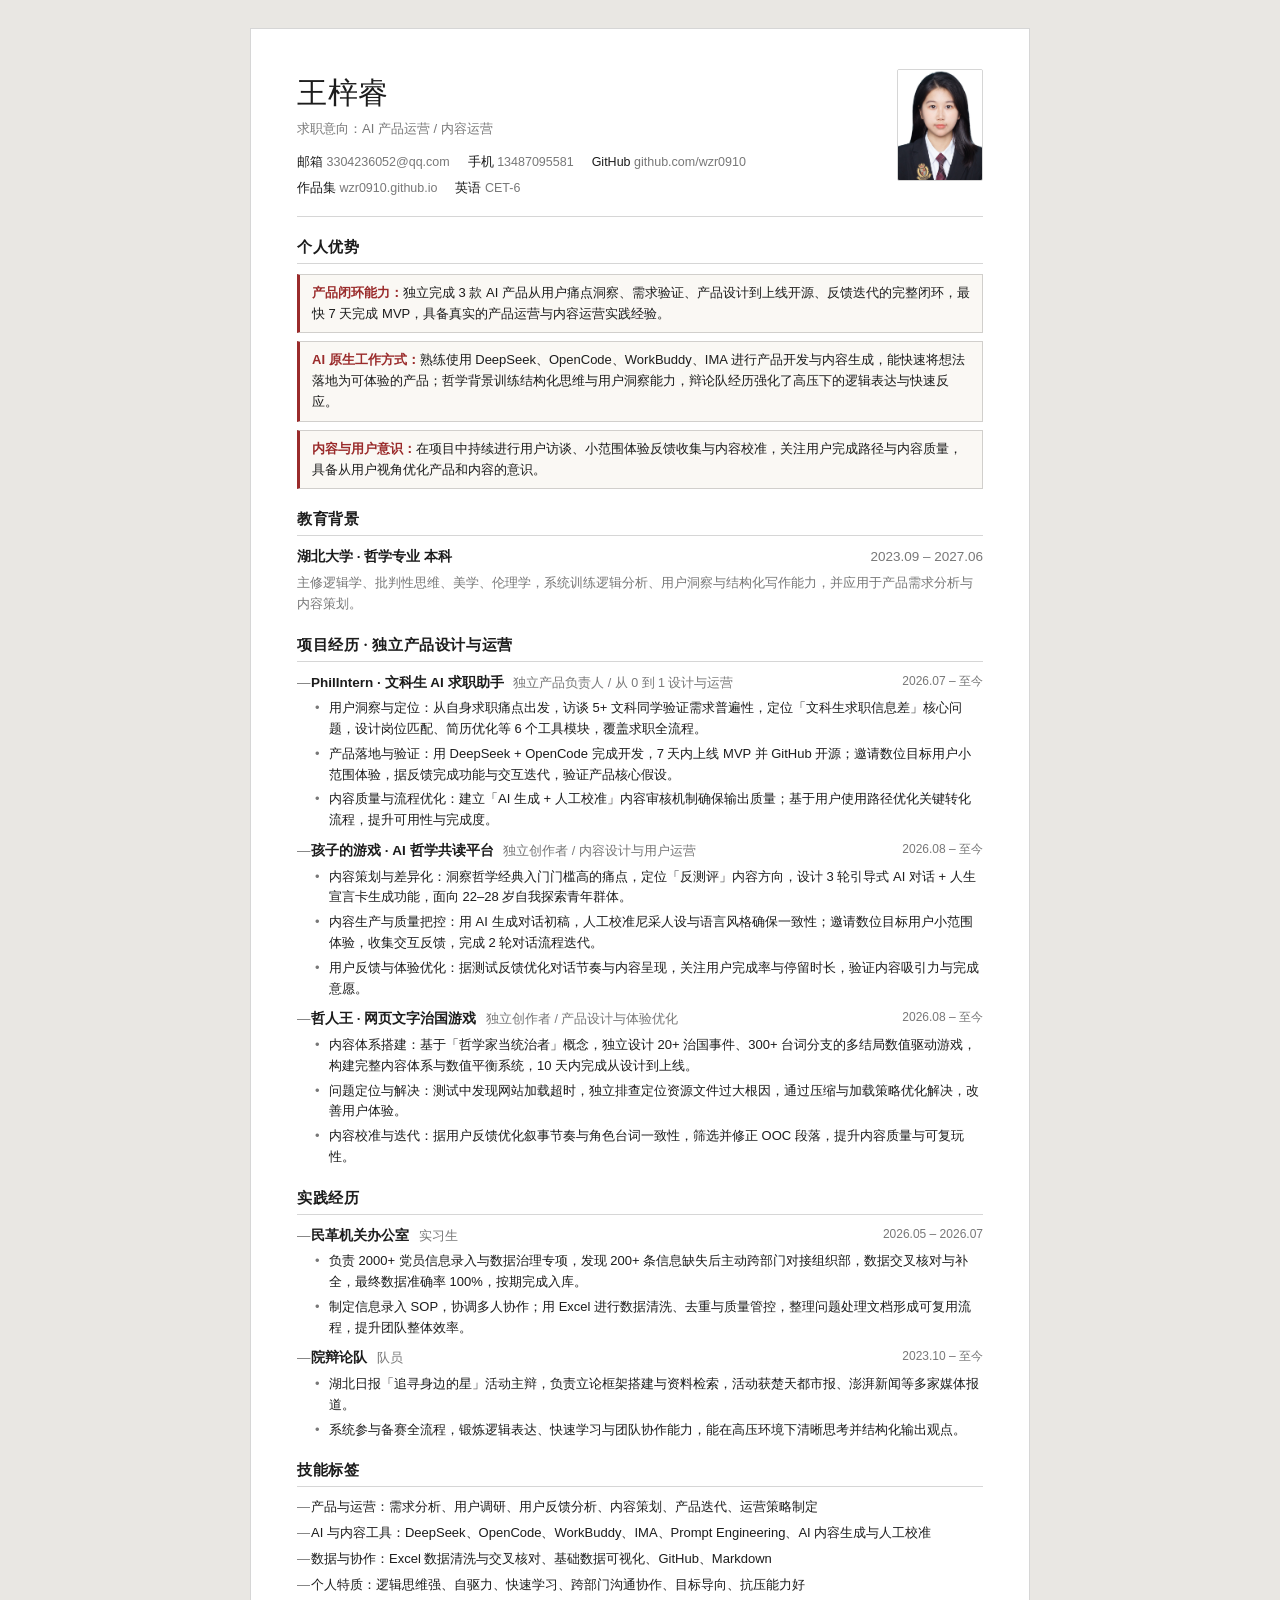
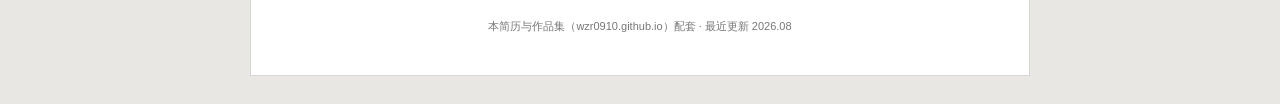
==== resume.html @ 6c6052ba "更新在线简历与作品集：对齐最新简历 + 项目深读优化（哲人王加载超时排查/孩子游戏2轮迭代/PhilIntern 6模块）" ====
<!DOCTYPE html>
<html lang="zh-CN">
<head>
<meta charset="UTF-8" />
<meta name="viewport" content="width=device-width, initial-scale=1.0" />
<title>王梓睿 · 简历</title>
<style>
  :root{ --ink:#1C1C1C; --paper:#FFFFFF; --hair:rgba(28,28,28,.18); --weak:rgba(28,28,28,.6); }
  *{box-sizing:border-box;margin:0;padding:0;}
  html{-webkit-text-size-adjust:100%;}
  body{
    background:#e9e7e3; color:var(--ink);
    font-family:-apple-system,BlinkMacSystemFont,"Segoe UI","PingFang SC","Hiragino Sans GB","Microsoft YaHei",sans-serif;
    line-height:1.6; font-size:13.5px; padding:28px 0;
  }
  .page{
    max-width:780px; margin:0 auto; background:var(--paper);
    padding:40px 46px; border:1px solid var(--hair);
  }
  /* header */
  .name{font-family:Georgia,"Times New Roman","Songti SC","Noto Serif SC",serif; font-size:30px; font-weight:400; letter-spacing:.02em;}
  .intent{font-size:13px; color:var(--weak); margin-top:2px;}
  .contact{margin-top:12px; display:flex; flex-wrap:wrap; gap:6px 18px; font-size:12.5px; color:var(--weak);}
  .contact b{color:var(--ink); font-weight:500;}
  .contact a{color:inherit; text-decoration:none; border-bottom:1px solid var(--hair);}
  .head{display:flex; justify-content:space-between; align-items:flex-start; gap:18px;}
  .head-left{flex:1; min-width:0;}
  .photo{width:86px; height:112px; object-fit:cover; border:1px solid var(--hair); border-radius:2px; flex:none;}
  hr.rule{border:none; border-top:1px solid var(--hair); margin:18px 0;}
  /* sections */
  .sec{margin-top:18px;}
  .sec-h{font-family:Georgia,"Songti SC","Noto Serif SC",serif; font-size:15px; font-weight:600; letter-spacing:.04em; margin-bottom:10px; padding-bottom:4px; border-bottom:1px solid var(--hair);}
  .edu{display:flex; justify-content:space-between; flex-wrap:wrap; gap:4px;}
  .edu .school{font-weight:600;}
  .edu .meta{color:var(--weak);}
  ul{list-style:none; margin-top:4px;}
  li{position:relative; padding-left:14px; margin-bottom:9px;}
  li::before{content:"—"; position:absolute; left:0; color:var(--weak);}
  .item-h{font-weight:600;}
  .item-h .role{font-weight:400; color:var(--weak); font-size:12.5px; margin-left:6px;}
  .item-h .when{float:right; color:var(--weak); font-weight:400; font-size:12px;}
  .subs{margin:5px 0 2px; padding-left:2px;}
  .subs li{padding-left:16px; margin-bottom:4px; font-size:13px;}
  .subs li::before{content:"•"; color:var(--weak); left:2px;}
  .adv{background:#faf8f4; border:1px solid var(--hair); border-left:3px solid #9a2b2b; padding:8px 12px; margin-bottom:8px; font-size:13px;}
  .adv b{color:#9a2b2b;}
  .skills li{font-size:13px; margin-bottom:5px;}
  .tags{margin-top:6px; display:flex; flex-wrap:wrap; gap:6px;}
  .tags span{font-size:12px; border:1px solid var(--hair); padding:2px 9px; border-radius:2px;}
  .foot{margin-top:22px; font-size:11px; color:var(--weak); text-align:center;}
  @media print{
    body{background:#fff; padding:0; font-size:12.5px;}
    .page{border:none; max-width:none; padding:0 6mm;}
    @page{size:A4; margin:14mm 12mm;}
  }
</style>
</head>
<body>
<div class="page">

  <div class="head">
    <div class="head-left">
      <div class="name">王梓睿</div>
      <div class="intent">求职意向：AI 产品运营 / 内容运营</div>
      <div class="contact">
        <span><b>邮箱</b> 3304236052@qq.com</span>
        <span><b>手机</b> 13487095581</span>
        <span><b>GitHub</b> github.com/wzr0910</span>
        <span><b>作品集</b> wzr0910.github.io</span>
        <span><b>英语</b> CET-6</span>
      </div>
    </div>
    <img class="photo" src="photo.jpg" alt="证件照" />
  </div>
  <hr class="rule" />

  <div class="sec">
    <div class="sec-h">个人优势</div>
    <div class="adv"><b>产品闭环能力：</b>独立完成 3 款 AI 产品从用户痛点洞察、需求验证、产品设计到上线开源、反馈迭代的完整闭环，最快 7 天完成 MVP，具备真实的产品运营与内容运营实践经验。</div>
    <div class="adv"><b>AI 原生工作方式：</b>熟练使用 DeepSeek、OpenCode、WorkBuddy、IMA 进行产品开发与内容生成，能快速将想法落地为可体验的产品；哲学背景训练结构化思维与用户洞察能力，辩论队经历强化了高压下的逻辑表达与快速反应。</div>
    <div class="adv"><b>内容与用户意识：</b>在项目中持续进行用户访谈、小范围体验反馈收集与内容校准，关注用户完成路径与内容质量，具备从用户视角优化产品和内容的意识。</div>
  </div>

  <div class="sec">
    <div class="sec-h">教育背景</div>
    <div class="edu">
      <span class="school">湖北大学 · 哲学专业 本科</span>
      <span class="meta">2023.09 – 2027.06</span>
    </div>
    <p style="margin-top:5px; font-size:13px; color:var(--weak);">主修逻辑学、批判性思维、美学、伦理学，系统训练逻辑分析、用户洞察与结构化写作能力，并应用于产品需求分析与内容策划。</p>
  </div>

  <div class="sec">
    <div class="sec-h">项目经历 · 独立产品设计与运营</div>
    <ul>
      <li>
        <div class="item-h">PhilIntern · 文科生 AI 求职助手 <span class="role">独立产品负责人 / 从 0 到 1 设计与运营</span><span class="when">2026.07 – 至今</span></div>
        <ul class="subs">
          <li>用户洞察与定位：从自身求职痛点出发，访谈 5+ 文科同学验证需求普遍性，定位「文科生求职信息差」核心问题，设计岗位匹配、简历优化等 6 个工具模块，覆盖求职全流程。</li>
          <li>产品落地与验证：用 DeepSeek + OpenCode 完成开发，7 天内上线 MVP 并 GitHub 开源；邀请数位目标用户小范围体验，据反馈完成功能与交互迭代，验证产品核心假设。</li>
          <li>内容质量与流程优化：建立「AI 生成 + 人工校准」内容审核机制确保输出质量；基于用户使用路径优化关键转化流程，提升可用性与完成度。</li>
        </ul>
      </li>
      <li>
        <div class="item-h">孩子的游戏 · AI 哲学共读平台 <span class="role">独立创作者 / 内容设计与用户运营</span><span class="when">2026.08 – 至今</span></div>
        <ul class="subs">
          <li>内容策划与差异化：洞察哲学经典入门门槛高的痛点，定位「反测评」内容方向，设计 3 轮引导式 AI 对话 + 人生宣言卡生成功能，面向 22–28 岁自我探索青年群体。</li>
          <li>内容生产与质量把控：用 AI 生成对话初稿，人工校准尼采人设与语言风格确保一致性；邀请数位目标用户小范围体验，收集交互反馈，完成 2 轮对话流程迭代。</li>
          <li>用户反馈与体验优化：据测试反馈优化对话节奏与内容呈现，关注用户完成率与停留时长，验证内容吸引力与完成意愿。</li>
        </ul>
      </li>
      <li>
        <div class="item-h">哲人王 · 网页文字治国游戏 <span class="role">独立创作者 / 产品设计与体验优化</span><span class="when">2026.08 – 至今</span></div>
        <ul class="subs">
          <li>内容体系搭建：基于「哲学家当统治者」概念，独立设计 20+ 治国事件、300+ 台词分支的多结局数值驱动游戏，构建完整内容体系与数值平衡系统，10 天内完成从设计到上线。</li>
          <li>问题定位与解决：测试中发现网站加载超时，独立排查定位资源文件过大根因，通过压缩与加载策略优化解决，改善用户体验。</li>
          <li>内容校准与迭代：据用户反馈优化叙事节奏与角色台词一致性，筛选并修正 OOC 段落，提升内容质量与可复玩性。</li>
        </ul>
      </li>
    </ul>
  </div>

  <div class="sec">
    <div class="sec-h">实践经历</div>
    <ul>
      <li>
        <div class="item-h">民革机关办公室 <span class="role">实习生</span><span class="when">2026.05 – 2026.07</span></div>
        <ul class="subs">
          <li>负责 2000+ 党员信息录入与数据治理专项，发现 200+ 条信息缺失后主动跨部门对接组织部，数据交叉核对与补全，最终数据准确率 100%，按期完成入库。</li>
          <li>制定信息录入 SOP，协调多人协作；用 Excel 进行数据清洗、去重与质量管控，整理问题处理文档形成可复用流程，提升团队整体效率。</li>
        </ul>
      </li>
      <li>
        <div class="item-h">院辩论队 <span class="role">队员</span><span class="when">2023.10 – 至今</span></div>
        <ul class="subs">
          <li>湖北日报「追寻身边的星」活动主辩，负责立论框架搭建与资料检索，活动获楚天都市报、澎湃新闻等多家媒体报道。</li>
          <li>系统参与备赛全流程，锻炼逻辑表达、快速学习与团队协作能力，能在高压环境下清晰思考并结构化输出观点。</li>
        </ul>
      </li>
    </ul>
  </div>

  <div class="sec">
    <div class="sec-h">技能标签</div>
    <ul class="skills">
      <li>产品与运营：需求分析、用户调研、用户反馈分析、内容策划、产品迭代、运营策略制定</li>
      <li>AI 与内容工具：DeepSeek、OpenCode、WorkBuddy、IMA、Prompt Engineering、AI 内容生成与人工校准</li>
      <li>数据与协作：Excel 数据清洗与交叉核对、基础数据可视化、GitHub、Markdown</li>
      <li>个人特质：逻辑思维强、自驱力、快速学习、跨部门沟通协作、目标导向、抗压能力好</li>
    </ul>
  </div>

  <div class="foot">本简历与作品集（wzr0910.github.io）配套 · 最近更新 2026.08</div>

</div>
</body>
</html>
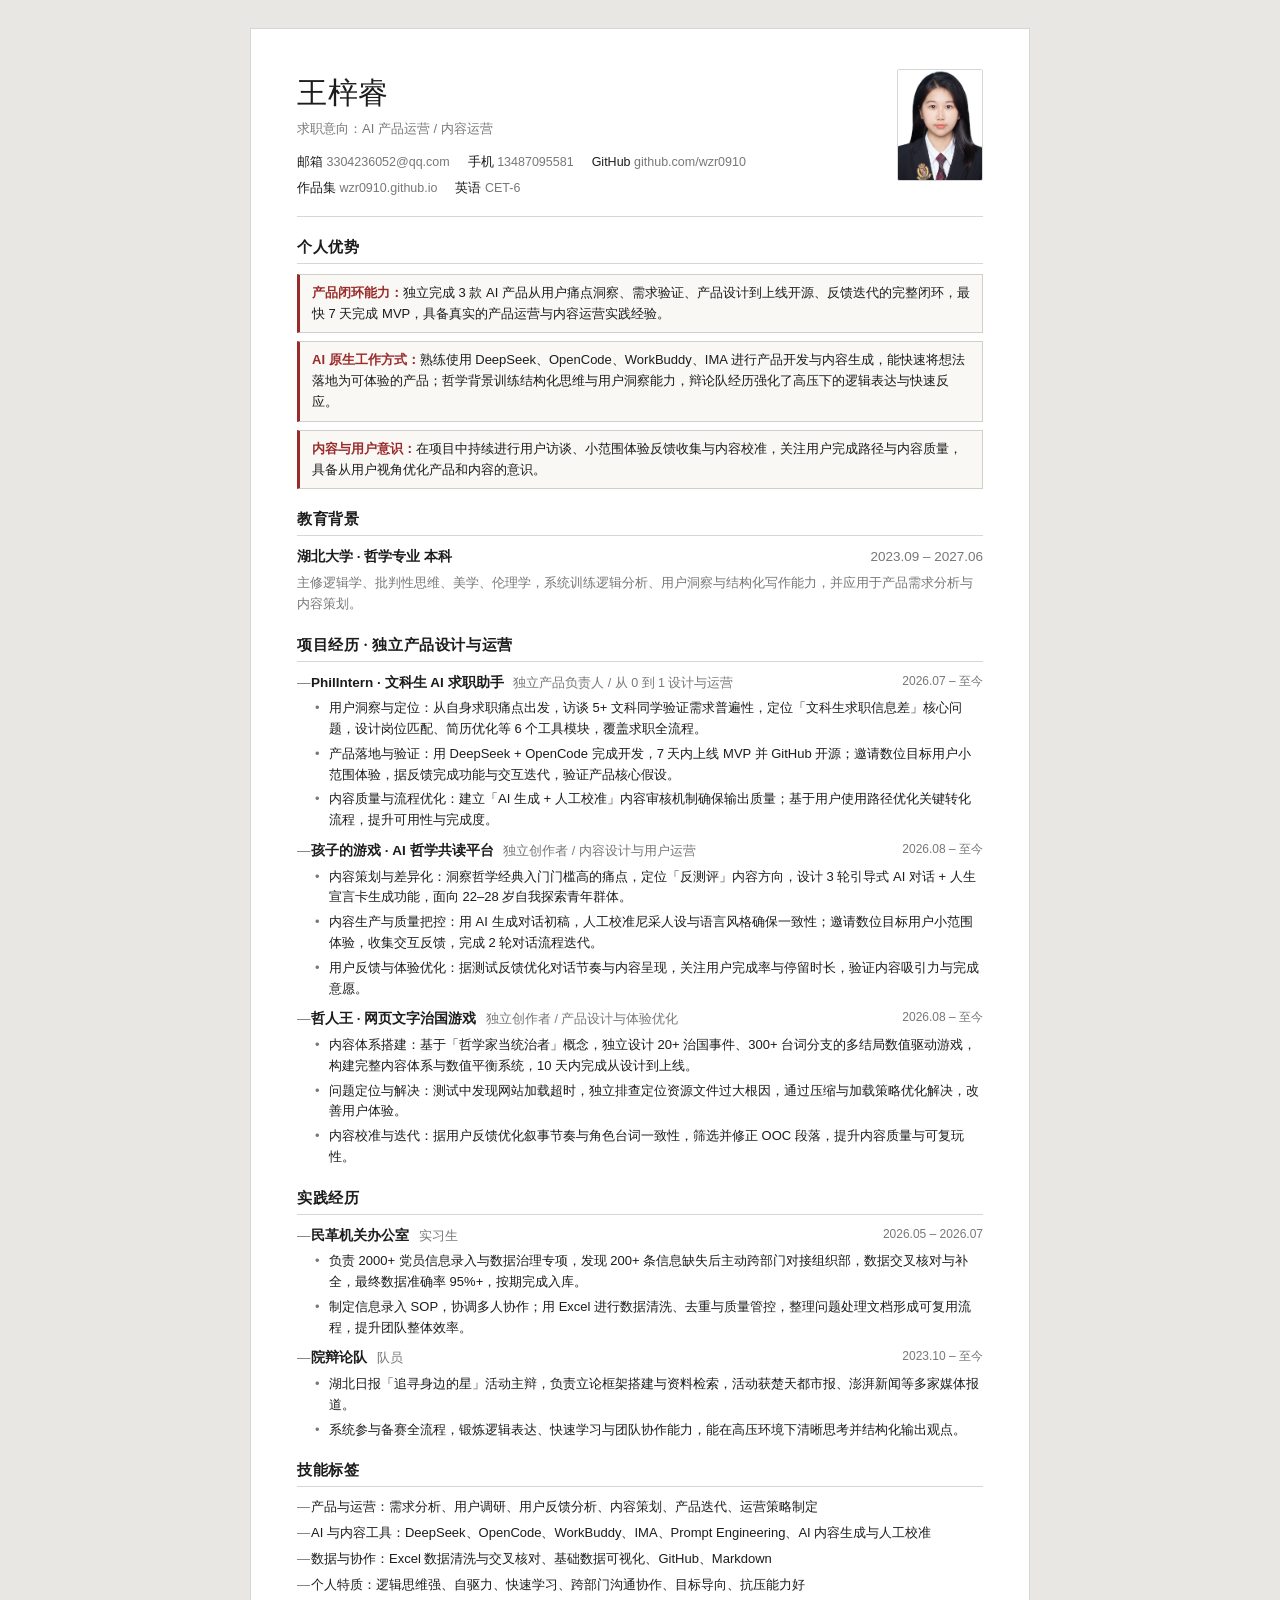
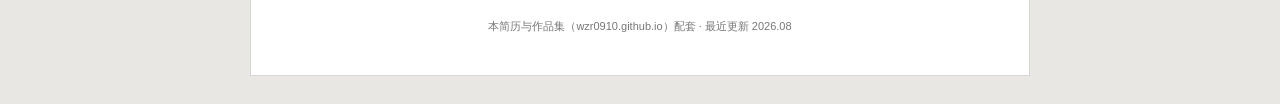
==== commit a5abbe59: "作品集优化：去掉用户验证诚实说明、准确率改95%+、三张流程图改为具体产品链路" ====
--- a/resume.html
+++ b/resume.html
@@ -126,7 +126,7 @@
       <li>
         <div class="item-h">民革机关办公室 <span class="role">实习生</span><span class="when">2026.05 – 2026.07</span></div>
         <ul class="subs">
-          <li>负责 2000+ 党员信息录入与数据治理专项，发现 200+ 条信息缺失后主动跨部门对接组织部，数据交叉核对与补全，最终数据准确率 100%，按期完成入库。</li>
+          <li>负责 2000+ 党员信息录入与数据治理专项，发现 200+ 条信息缺失后主动跨部门对接组织部，数据交叉核对与补全，最终数据准确率 95%+，按期完成入库。</li>
           <li>制定信息录入 SOP，协调多人协作；用 Excel 进行数据清洗、去重与质量管控，整理问题处理文档形成可复用流程，提升团队整体效率。</li>
         </ul>
       </li>
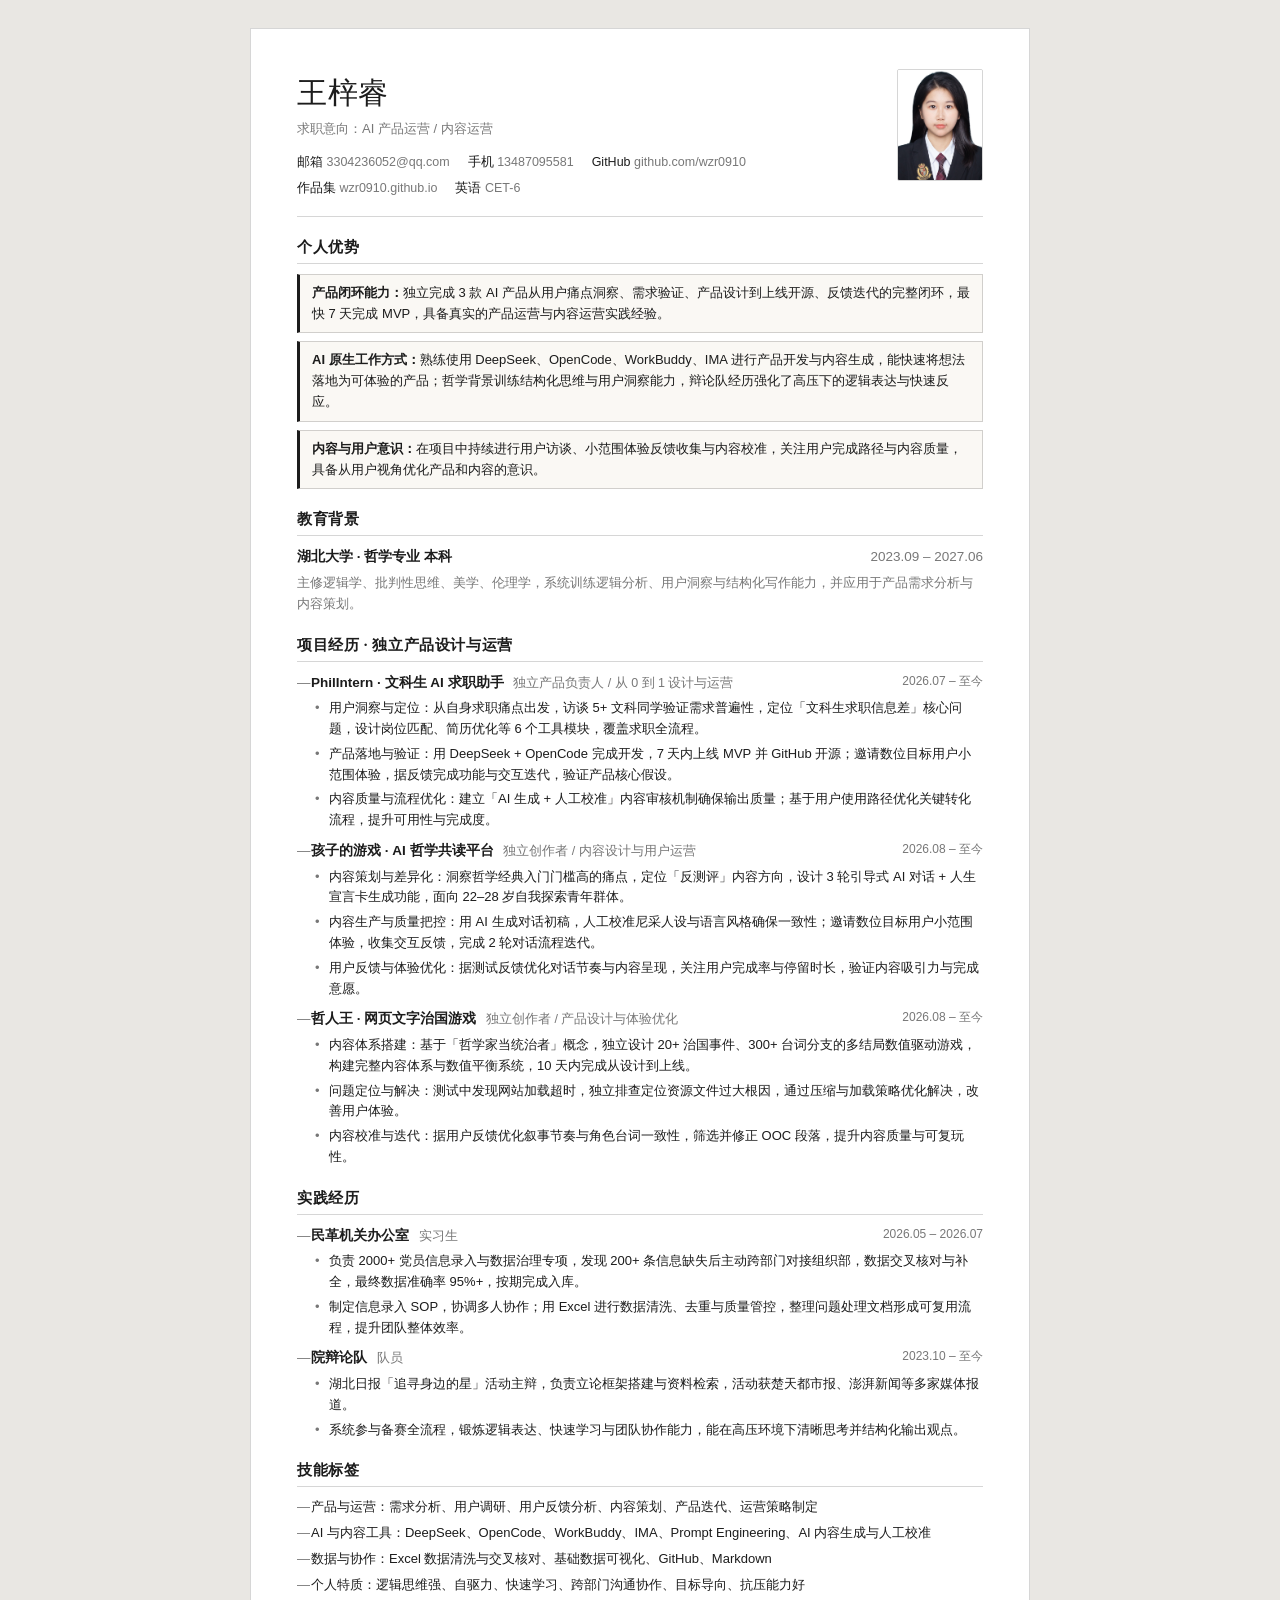
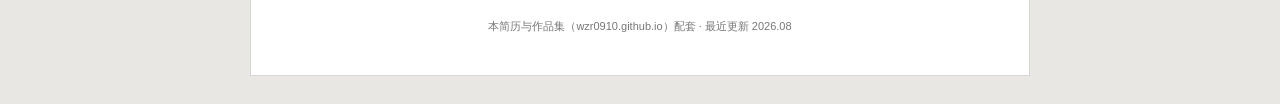
==== commit 61994072: "作品集/简历微调：简历个人优势去红色统一风格；能力板块改为可迁移写法去项目复述" ====
--- a/resume.html
+++ b/resume.html
@@ -42,8 +42,8 @@
   .subs{margin:5px 0 2px; padding-left:2px;}
   .subs li{padding-left:16px; margin-bottom:4px; font-size:13px;}
   .subs li::before{content:"•"; color:var(--weak); left:2px;}
-  .adv{background:#faf8f4; border:1px solid var(--hair); border-left:3px solid #9a2b2b; padding:8px 12px; margin-bottom:8px; font-size:13px;}
-  .adv b{color:#9a2b2b;}
+  .adv{background:#faf8f4; border:1px solid var(--hair); border-left:3px solid var(--ink); padding:8px 12px; margin-bottom:8px; font-size:13px;}
+  .adv b{color:var(--ink);}
   .skills li{font-size:13px; margin-bottom:5px;}
   .tags{margin-top:6px; display:flex; flex-wrap:wrap; gap:6px;}
   .tags span{font-size:12px; border:1px solid var(--hair); padding:2px 9px; border-radius:2px;}
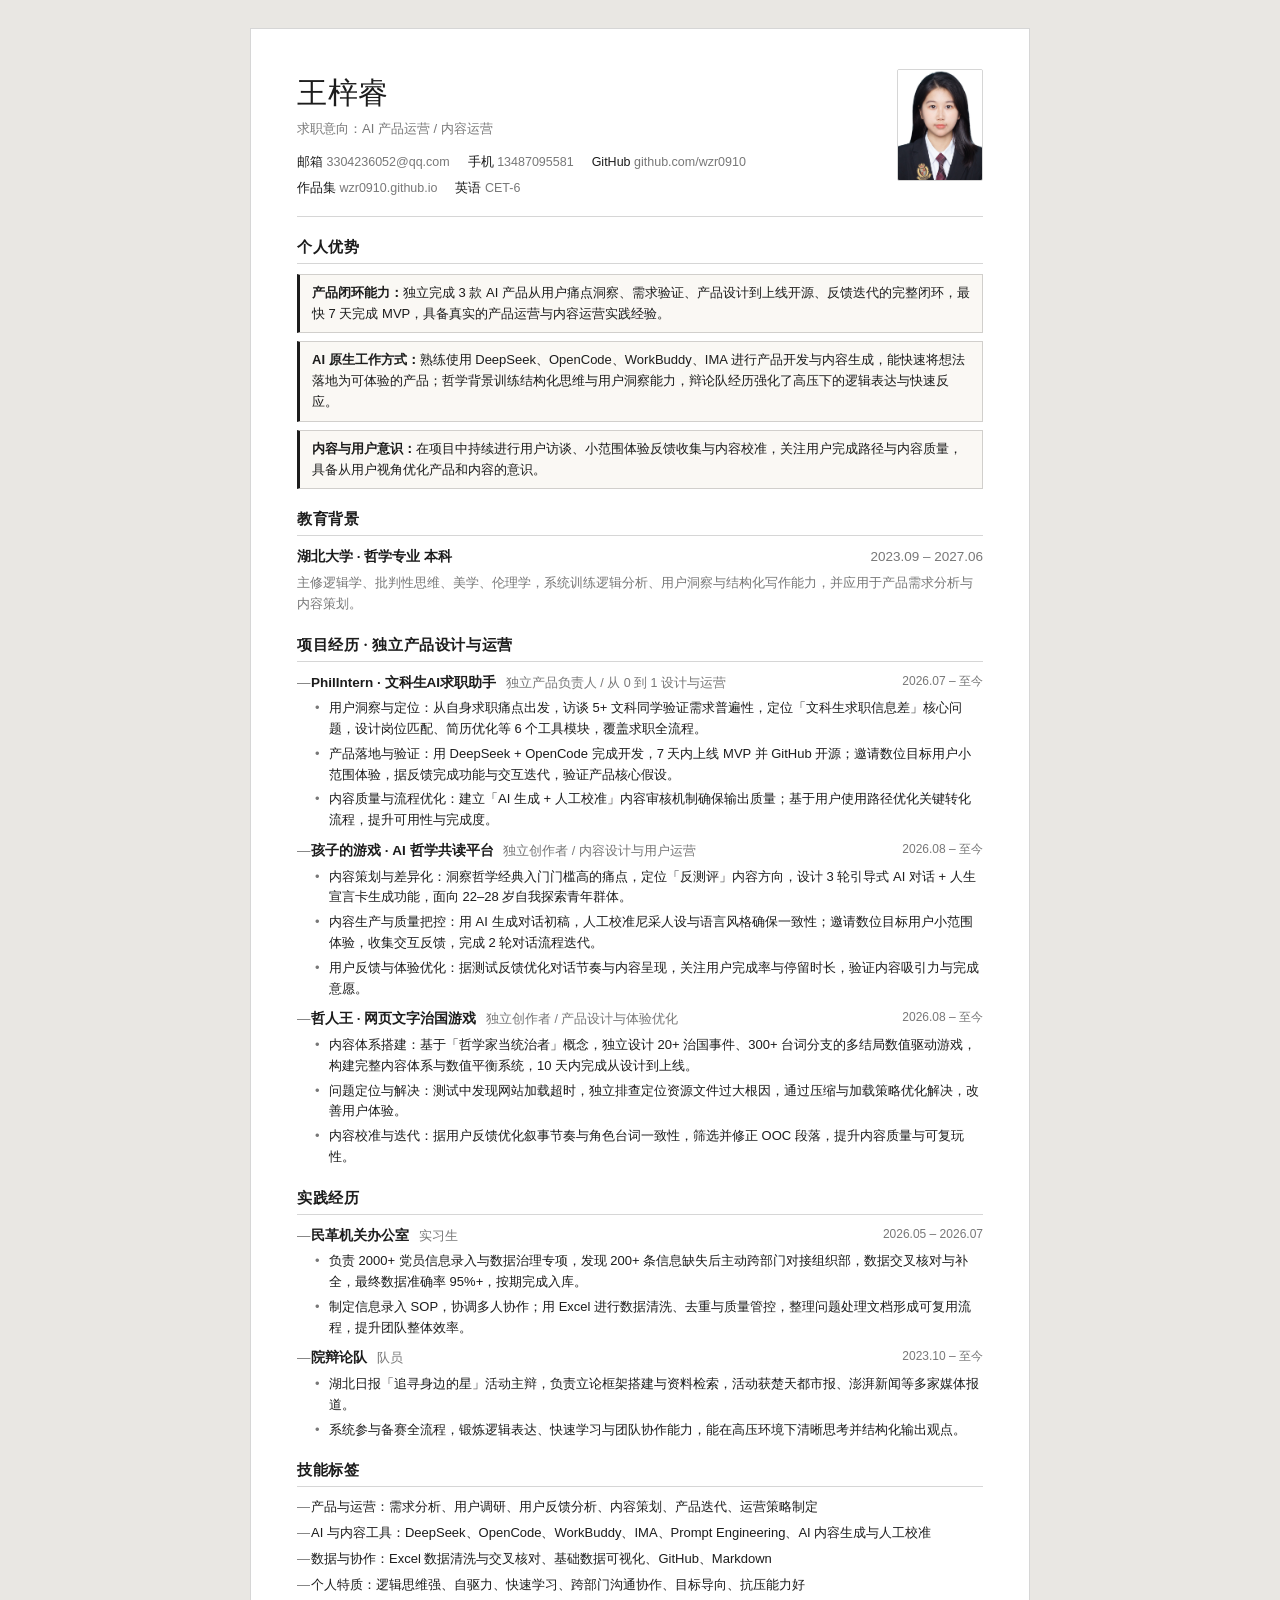
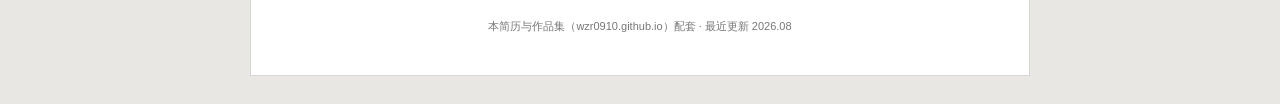
==== commit e3946887: "统一项目名为文科生AI求职助手：作品集站+在线简历+README对齐" ====
--- a/resume.html
+++ b/resume.html
@@ -94,7 +94,7 @@
     <div class="sec-h">项目经历 · 独立产品设计与运营</div>
     <ul>
       <li>
-        <div class="item-h">PhilIntern · 文科生 AI 求职助手 <span class="role">独立产品负责人 / 从 0 到 1 设计与运营</span><span class="when">2026.07 – 至今</span></div>
+        <div class="item-h">PhilIntern · 文科生AI求职助手 <span class="role">独立产品负责人 / 从 0 到 1 设计与运营</span><span class="when">2026.07 – 至今</span></div>
         <ul class="subs">
           <li>用户洞察与定位：从自身求职痛点出发，访谈 5+ 文科同学验证需求普遍性，定位「文科生求职信息差」核心问题，设计岗位匹配、简历优化等 6 个工具模块，覆盖求职全流程。</li>
           <li>产品落地与验证：用 DeepSeek + OpenCode 完成开发，7 天内上线 MVP 并 GitHub 开源；邀请数位目标用户小范围体验，据反馈完成功能与交互迭代，验证产品核心假设。</li>
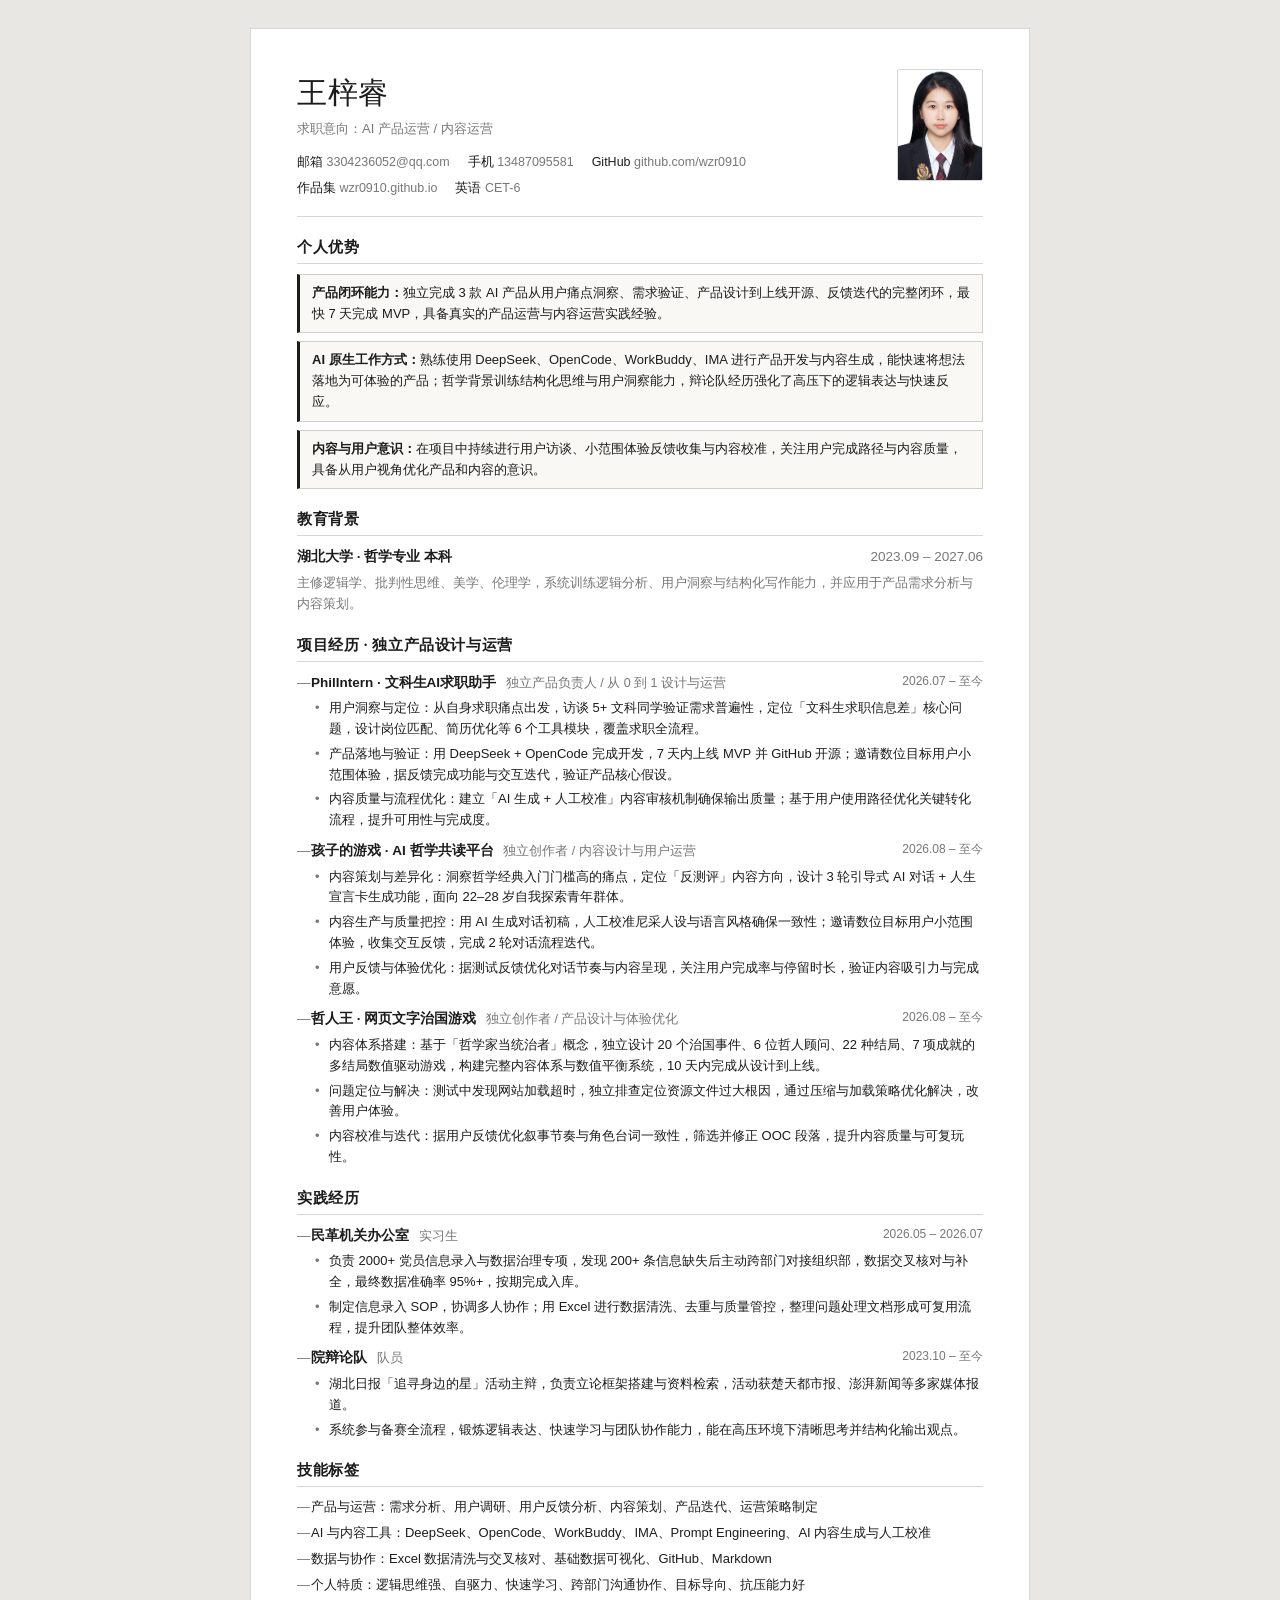
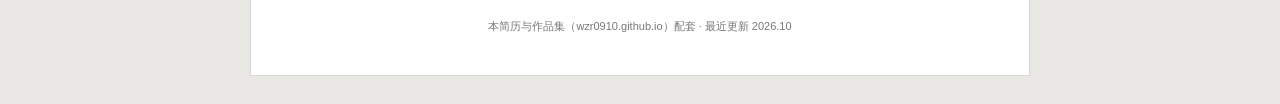
==== commit d86fb860: "作品集打磨：字体自托管(Jost+Noto Sans SC按用字子集)、OG/Twitter分享标签、标题语义层级(H1/H2/H3)、简历页时间与哲人王口径更新、清理remote内嵌token" ====
--- a/resume.html
+++ b/resume.html
@@ -112,7 +112,7 @@
       <li>
         <div class="item-h">哲人王 · 网页文字治国游戏 <span class="role">独立创作者 / 产品设计与体验优化</span><span class="when">2026.08 – 至今</span></div>
         <ul class="subs">
-          <li>内容体系搭建：基于「哲学家当统治者」概念，独立设计 20+ 治国事件、300+ 台词分支的多结局数值驱动游戏，构建完整内容体系与数值平衡系统，10 天内完成从设计到上线。</li>
+          <li>内容体系搭建：基于「哲学家当统治者」概念，独立设计 20 个治国事件、6 位哲人顾问、22 种结局、7 项成就的多结局数值驱动游戏，构建完整内容体系与数值平衡系统，10 天内完成从设计到上线。</li>
           <li>问题定位与解决：测试中发现网站加载超时，独立排查定位资源文件过大根因，通过压缩与加载策略优化解决，改善用户体验。</li>
           <li>内容校准与迭代：据用户反馈优化叙事节奏与角色台词一致性，筛选并修正 OOC 段落，提升内容质量与可复玩性。</li>
         </ul>
@@ -150,7 +150,7 @@
     </ul>
   </div>
 
-  <div class="foot">本简历与作品集（wzr0910.github.io）配套 · 最近更新 2026.08</div>
+  <div class="foot">本简历与作品集（wzr0910.github.io）配套 · 最近更新 2026.10</div>
 
 </div>
 </body>
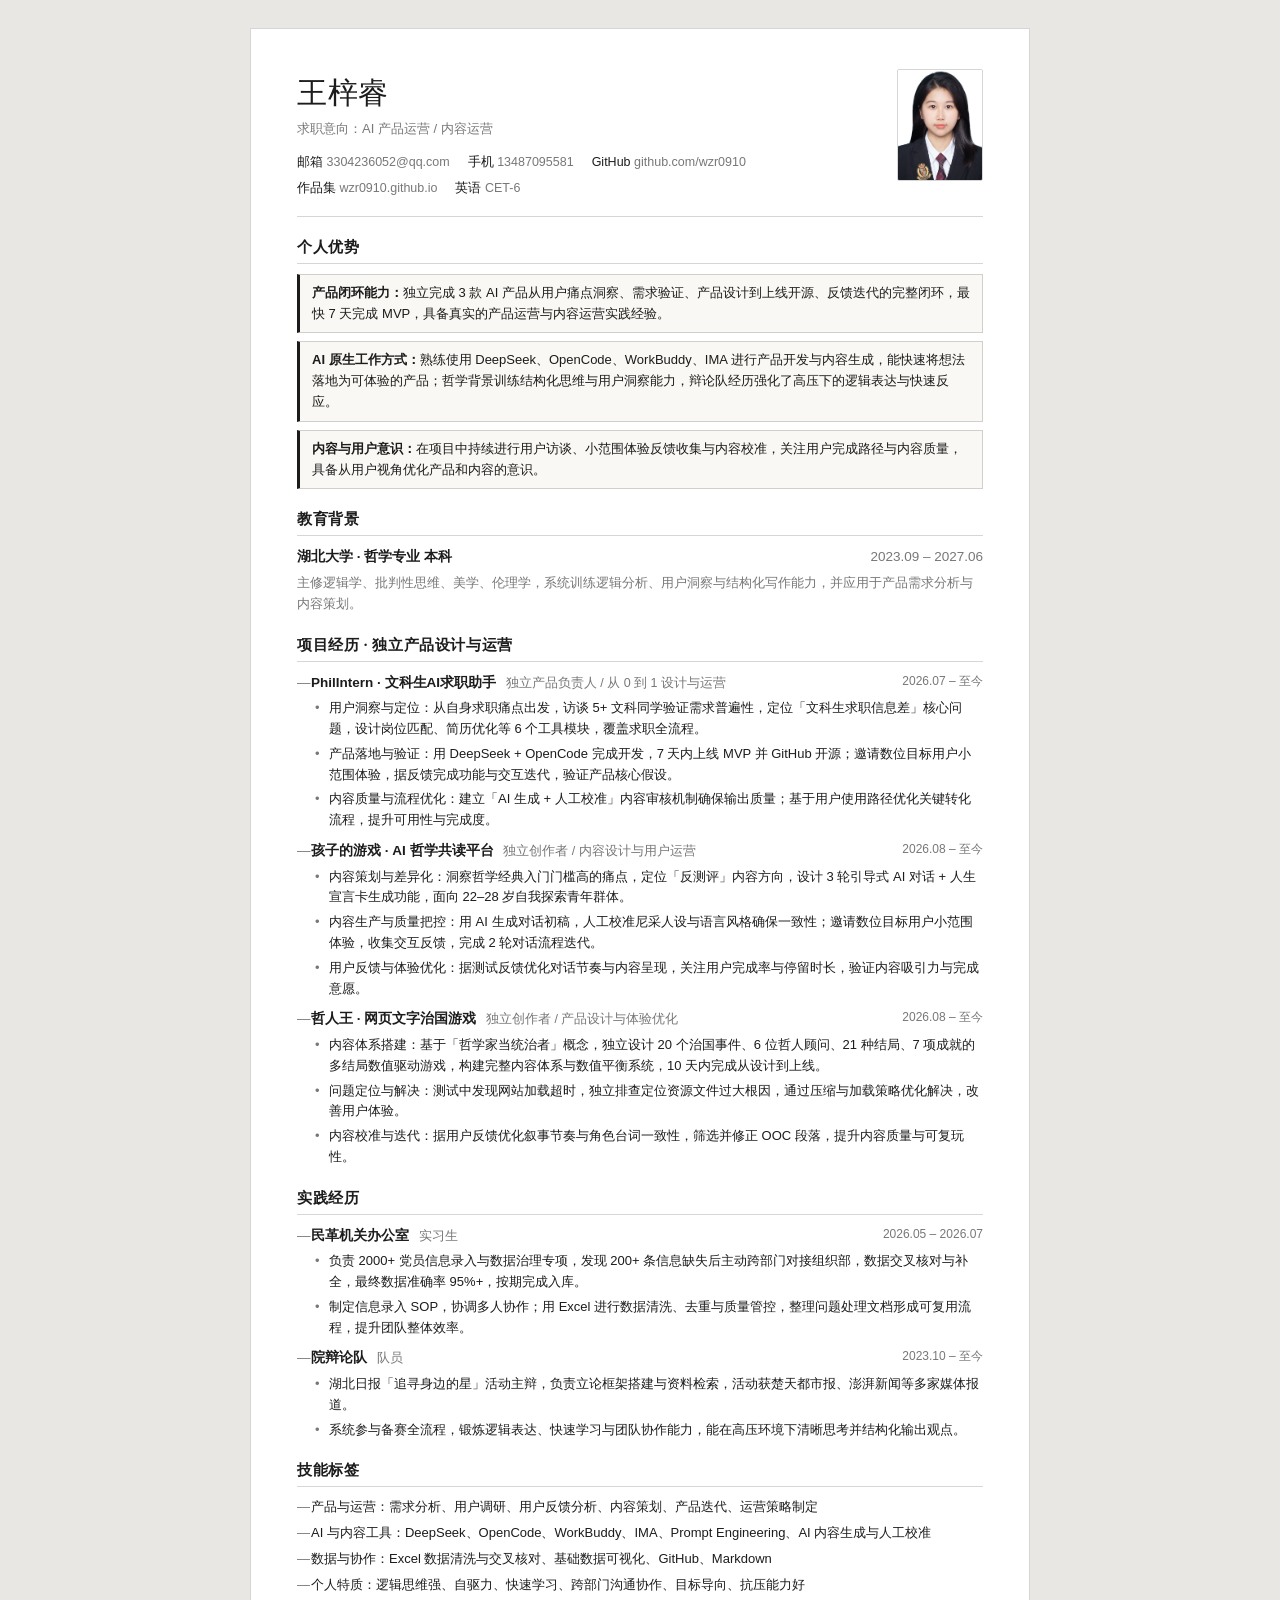
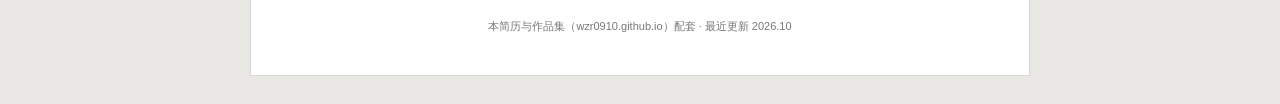
==== commit dee87dbf: "P0/P1：PhilIntern口径改为开发用AI提效+线上结构化工具（消除'AI生成'与演示矛盾）；哲人王结局数22→21（与游戏实际一致）" ====
--- a/resume.html
+++ b/resume.html
@@ -112,7 +112,7 @@
       <li>
         <div class="item-h">哲人王 · 网页文字治国游戏 <span class="role">独立创作者 / 产品设计与体验优化</span><span class="when">2026.08 – 至今</span></div>
         <ul class="subs">
-          <li>内容体系搭建：基于「哲学家当统治者」概念，独立设计 20 个治国事件、6 位哲人顾问、22 种结局、7 项成就的多结局数值驱动游戏，构建完整内容体系与数值平衡系统，10 天内完成从设计到上线。</li>
+          <li>内容体系搭建：基于「哲学家当统治者」概念，独立设计 20 个治国事件、6 位哲人顾问、21 种结局、7 项成就的多结局数值驱动游戏，构建完整内容体系与数值平衡系统，10 天内完成从设计到上线。</li>
           <li>问题定位与解决：测试中发现网站加载超时，独立排查定位资源文件过大根因，通过压缩与加载策略优化解决，改善用户体验。</li>
           <li>内容校准与迭代：据用户反馈优化叙事节奏与角色台词一致性，筛选并修正 OOC 段落，提升内容质量与可复玩性。</li>
         </ul>
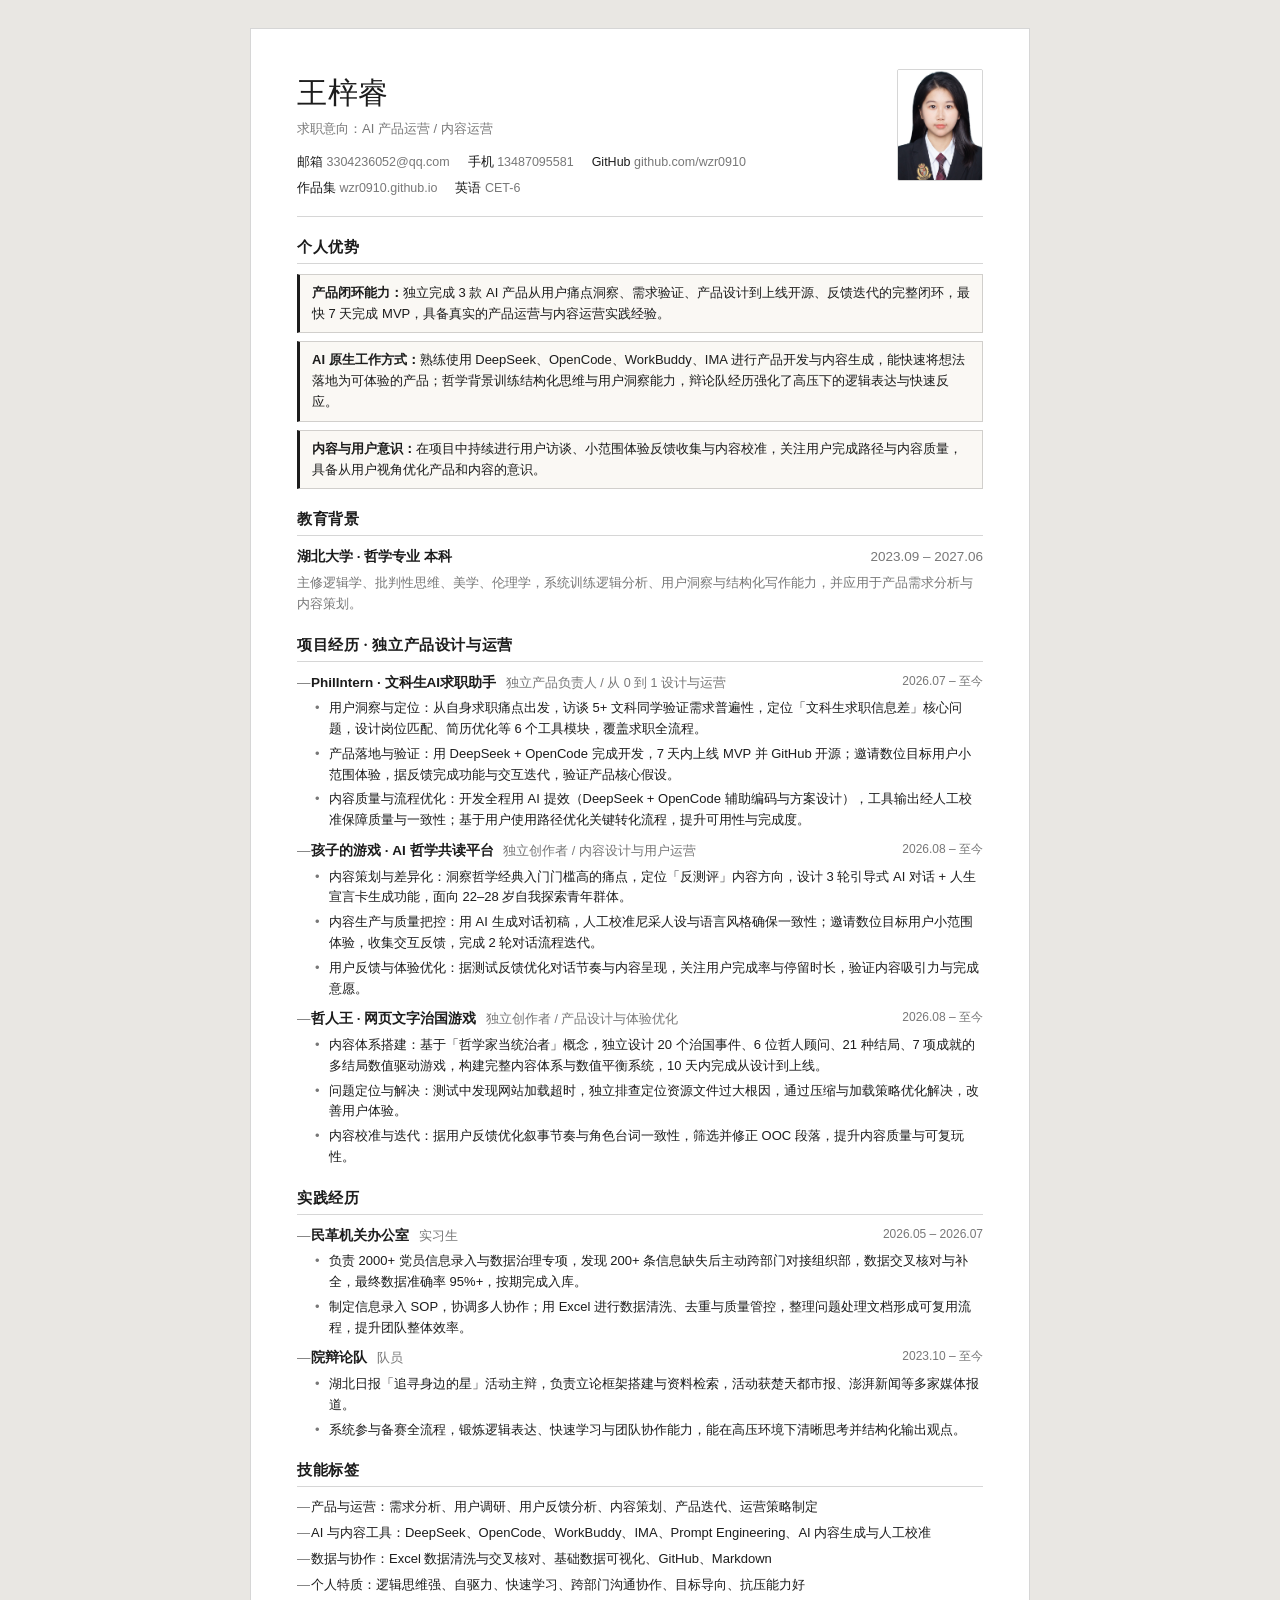
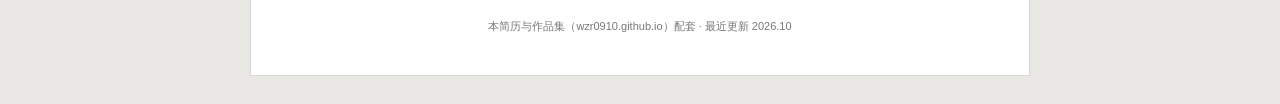
==== commit fccdc5c4: "UI/UX 优化批次：P0 补两处口径遗漏(深读22结局→21、resume去AI生成残留)；P1 深读限宽/联系区可点/focus-visible/CTA箭头动效；P2 theme-color/减少" ====
--- a/resume.html
+++ b/resume.html
@@ -98,7 +98,7 @@
         <ul class="subs">
           <li>用户洞察与定位：从自身求职痛点出发，访谈 5+ 文科同学验证需求普遍性，定位「文科生求职信息差」核心问题，设计岗位匹配、简历优化等 6 个工具模块，覆盖求职全流程。</li>
           <li>产品落地与验证：用 DeepSeek + OpenCode 完成开发，7 天内上线 MVP 并 GitHub 开源；邀请数位目标用户小范围体验，据反馈完成功能与交互迭代，验证产品核心假设。</li>
-          <li>内容质量与流程优化：建立「AI 生成 + 人工校准」内容审核机制确保输出质量；基于用户使用路径优化关键转化流程，提升可用性与完成度。</li>
+          <li>内容质量与流程优化：开发全程用 AI 提效（DeepSeek + OpenCode 辅助编码与方案设计），工具输出经人工校准保障质量与一致性；基于用户使用路径优化关键转化流程，提升可用性与完成度。</li>
         </ul>
       </li>
       <li>
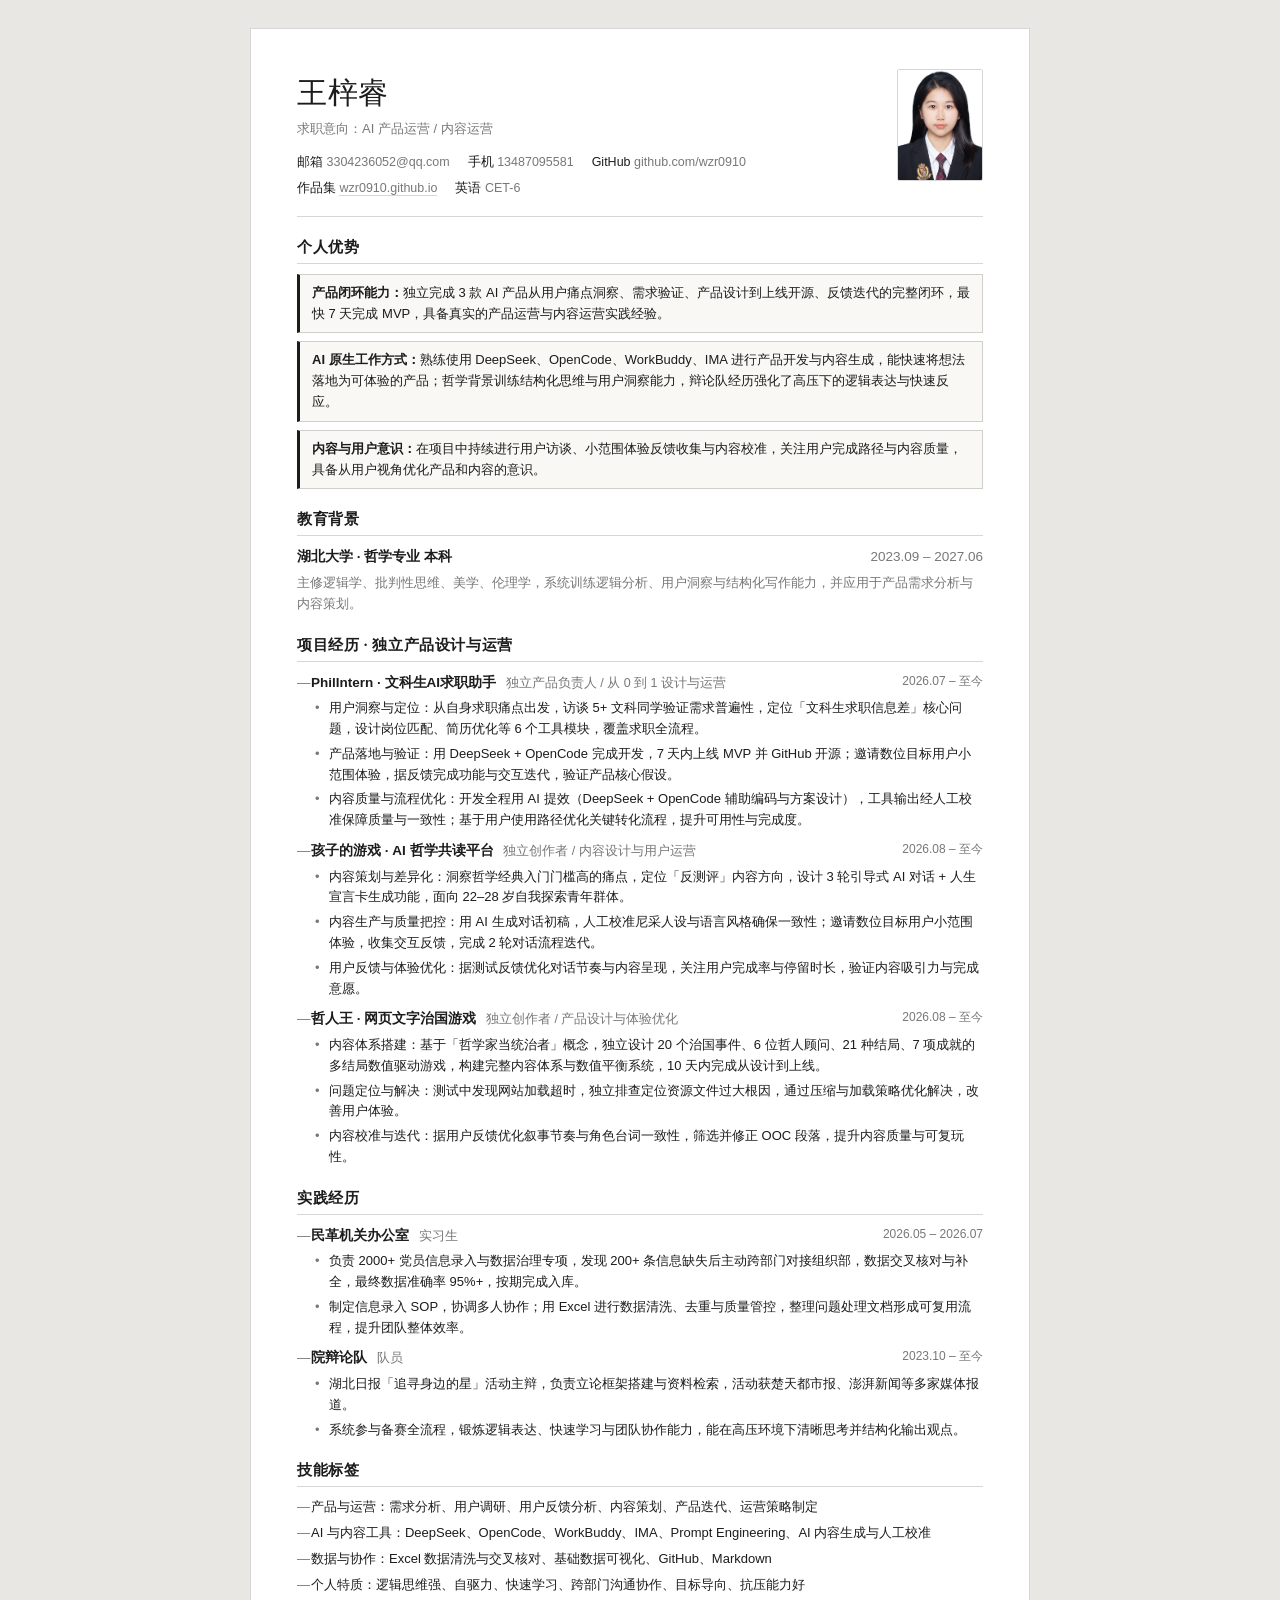
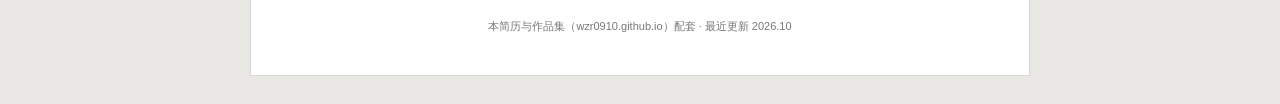
==== commit 32411053: "resume: 作品集改为可点击外链(指向线上域名, 永远访问最新版)" ====
--- a/resume.html
+++ b/resume.html
@@ -66,7 +66,7 @@
         <span><b>邮箱</b> 3304236052@qq.com</span>
         <span><b>手机</b> 13487095581</span>
         <span><b>GitHub</b> github.com/wzr0910</span>
-        <span><b>作品集</b> wzr0910.github.io</span>
+        <span><b>作品集</b> <a href="https://wzr0910.github.io/" target="_blank" rel="noopener">wzr0910.github.io</a></span>
         <span><b>英语</b> CET-6</span>
       </div>
     </div>
